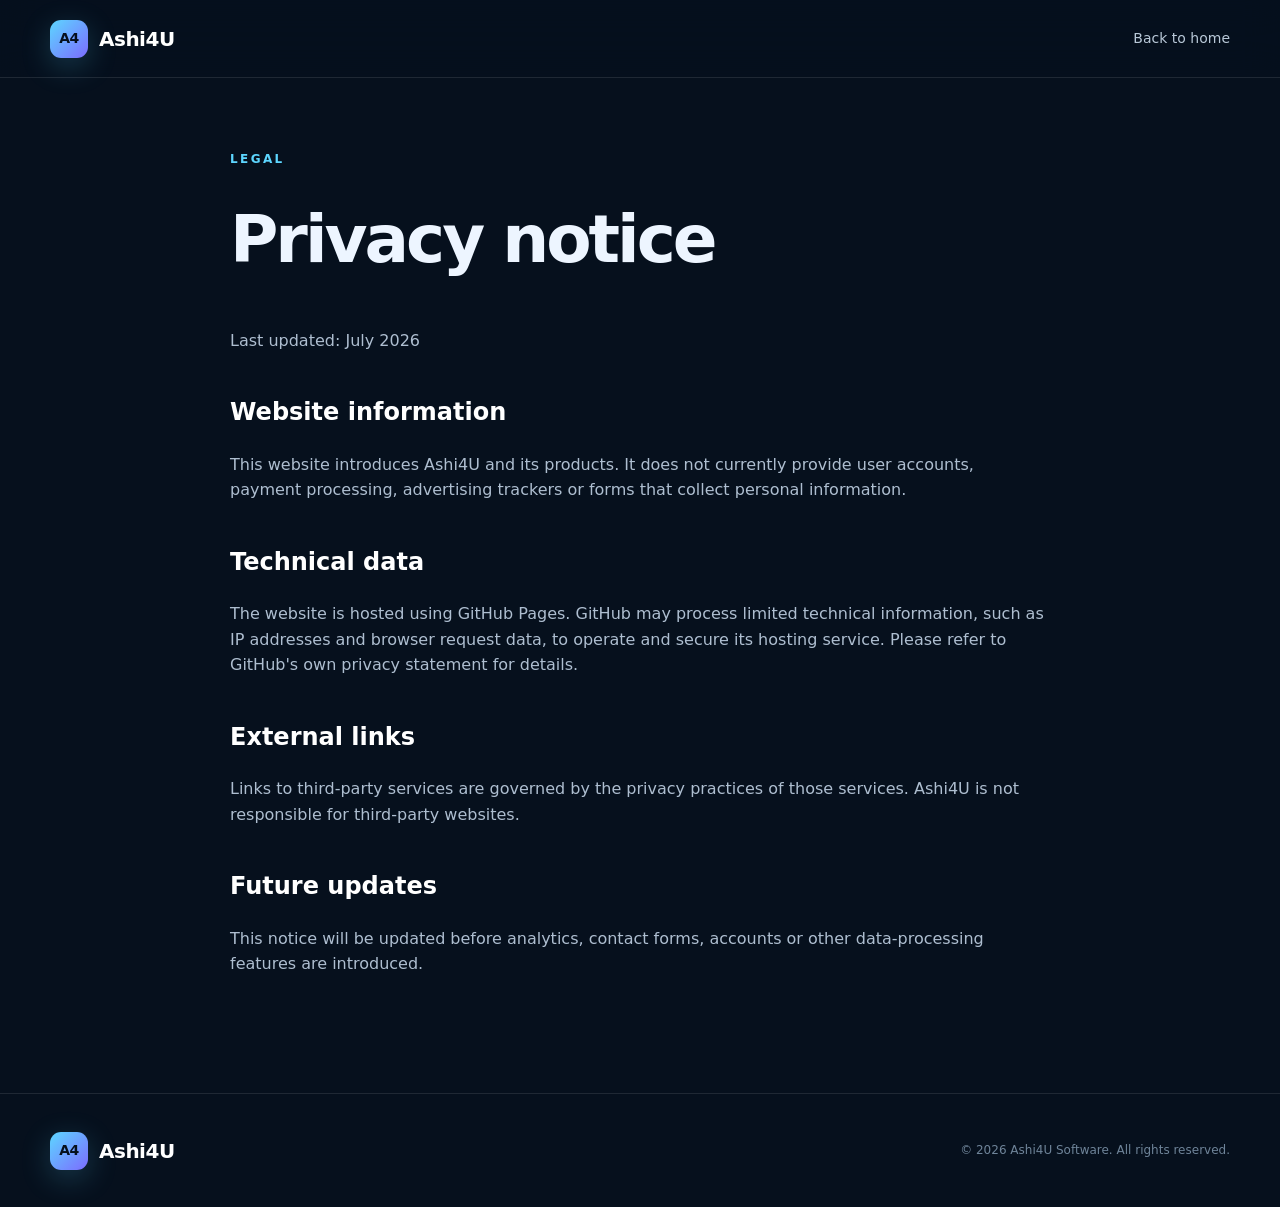
==== privacy.html @ 898a728c "Launch Ashi4U company website" ====
<!doctype html><html lang="en"><head><meta charset="utf-8"><meta name="viewport" content="width=device-width,initial-scale=1"><meta name="theme-color" content="#07111f"><meta name="description" content="Ashi4U website privacy notice."><title>Privacy — Ashi4U</title><link rel="icon" href="favicon.svg" type="image/svg+xml"><link rel="stylesheet" href="styles.css"></head><body><header class="site-header"><nav class="nav shell"><a class="brand" href="index.html"><span class="brand-mark">A4</span><span>Ashi4U</span></a><div class="nav-links" style="display:flex"><a href="index.html">Back to home</a></div></nav></header><main class="shell" style="max-width:820px;padding:150px 0 100px"><p class="eyebrow">LEGAL</p><h1 style="font-size:clamp(42px,6vw,66px);letter-spacing:-3px;margin:0 0 35px">Privacy notice</h1><div style="color:#aebed0"><p>Last updated: July 2026</p><h2 style="color:white;margin-top:40px">Website information</h2><p>This website introduces Ashi4U and its products. It does not currently provide user accounts, payment processing, advertising trackers or forms that collect personal information.</p><h2 style="color:white;margin-top:40px">Technical data</h2><p>The website is hosted using GitHub Pages. GitHub may process limited technical information, such as IP addresses and browser request data, to operate and secure its hosting service. Please refer to GitHub's own privacy statement for details.</p><h2 style="color:white;margin-top:40px">External links</h2><p>Links to third-party services are governed by the privacy practices of those services. Ashi4U is not responsible for third-party websites.</p><h2 style="color:white;margin-top:40px">Future updates</h2><p>This notice will be updated before analytics, contact forms, accounts or other data-processing features are introduced.</p></div></main><footer><div class="shell footer-inner"><a class="brand" href="index.html"><span class="brand-mark">A4</span><span>Ashi4U</span></a><p>© 2026 Ashi4U Software. All rights reserved.</p></div></footer></body></html>
---- styles.css ----
:root{--bg:#06101d;--surface:#0b1929;--ink:#edf5ff;--muted:#9cafc3;--line:rgba(255,255,255,.1);--accent:#5dd6ff;--accent2:#7c6cff;--light:#f5f8fb;--dark:#07111f;--radius:24px}*{box-sizing:border-box}html{scroll-behavior:smooth}body{margin:0;background:var(--bg);color:var(--ink);font-family:Inter,ui-sans-serif,system-ui,-apple-system,"Segoe UI",sans-serif;line-height:1.6}.shell{width:min(1180px,calc(100% - 40px));margin-inline:auto}.skip-link{position:fixed;left:20px;top:-60px;background:#fff;color:#000;padding:10px 16px;z-index:100}.skip-link:focus{top:12px}.site-header{height:78px;position:fixed;inset:0 0 auto;z-index:50;background:rgba(6,16,29,.76);backdrop-filter:blur(18px);border-bottom:1px solid var(--line)}.nav{height:100%;display:flex;align-items:center;justify-content:space-between}.brand{display:flex;align-items:center;gap:11px;color:#fff;text-decoration:none;font-size:20px;font-weight:750;letter-spacing:-.5px}.brand-mark{width:38px;height:38px;display:grid;place-items:center;border-radius:11px;background:linear-gradient(135deg,var(--accent),var(--accent2));color:#06101d;font-weight:900;font-size:14px;box-shadow:0 8px 30px rgba(93,214,255,.22)}.nav-links{display:flex;gap:30px;align-items:center}.nav-links a,footer a{color:#b9c8d8;text-decoration:none;font-size:14px}.nav-links a:hover,footer a:hover{color:white}.nav-cta{border:1px solid var(--line);padding:9px 16px;border-radius:999px}.menu-button{display:none;background:none;border:0}.hero{min-height:780px;padding-top:150px;padding-bottom:90px;display:grid;grid-template-columns:1.06fr .94fr;align-items:center;gap:40px}.eyebrow{font-size:12px;font-weight:800;letter-spacing:2.4px;color:var(--accent);margin:0 0 18px}.hero h1{font-size:clamp(52px,6vw,84px);line-height:1.02;letter-spacing:-4.5px;margin:0}.hero h1 span{background:linear-gradient(90deg,#5dd6ff,#9b8cff);-webkit-background-clip:text;background-clip:text;color:transparent}.hero-lead{font-size:19px;color:var(--muted);max-width:620px;margin:28px 0 34px}.hero-actions{display:flex;gap:14px;flex-wrap:wrap}.button{display:inline-flex;align-items:center;justify-content:center;gap:10px;text-decoration:none;padding:14px 21px;border-radius:12px;font-weight:750;font-size:14px}.primary{background:linear-gradient(135deg,var(--accent),#8292ff);color:#07111f}.secondary{color:white;border:1px solid var(--line);background:rgba(255,255,255,.03)}.trust-row{display:flex;gap:28px;margin-top:38px;color:#7f94aa;font-size:12px}.trust-row span:before{content:"✓";color:var(--accent);margin-right:7px}.hero-visual{position:relative;height:510px;isolation:isolate}.hero-visual:before{content:"";position:absolute;inset:12%;border-radius:50%;background:radial-gradient(circle,rgba(85,154,255,.2),transparent 64%);filter:blur(8px)}.orbit{position:absolute;inset:14%;border:1px solid rgba(125,190,255,.2);border-radius:50%;transform:rotate(-14deg)}.orbit-two{inset:28%;transform:rotate(30deg)}.core{position:absolute;inset:35%;border-radius:50%;background:linear-gradient(145deg,#142a43,#07111f);border:1px solid rgba(107,209,255,.35);display:grid;place-content:center;text-align:center;box-shadow:0 0 80px rgba(74,155,255,.25)}.core span{font-weight:900;font-size:50px;letter-spacing:-4px}.core small{color:var(--accent);font-size:8px;letter-spacing:2px}.float-card{position:absolute;padding:16px 18px;width:145px;border-radius:16px;background:rgba(14,31,49,.86);border:1px solid var(--line);box-shadow:0 18px 50px rgba(0,0,0,.32);backdrop-filter:blur(12px)}.float-card b,.float-card small{display:block}.float-card small{font-size:10px;color:var(--muted);margin-top:3px}.card-pos{left:0;top:22%}.card-trade{right:1%;top:15%}.card-chart{right:0;bottom:17%}.card-wird{left:4%;bottom:13%}.metric-strip{border-block:1px solid var(--line);background:rgba(255,255,255,.018)}.metrics{display:grid;grid-template-columns:repeat(3,1fr)}.metrics div{display:flex;align-items:center;gap:18px;padding:28px;border-right:1px solid var(--line)}.metrics div:last-child{border:0}.metrics strong{font-size:12px;color:var(--accent)}.metrics span{font-size:13px;color:#b9c8d8}.section{padding-block:115px}.section-heading{max-width:680px;margin-bottom:48px}.section-heading h2,.about h2,.contact-card h2{font-size:clamp(38px,4vw,58px);line-height:1.08;letter-spacing:-2.5px;margin:0 0 20px}.section-heading>p:last-child{color:var(--muted);font-size:17px}.product-grid{display:grid;grid-template-columns:repeat(3,1fr);gap:18px}.product{min-height:390px;padding:30px;border-radius:var(--radius);background:linear-gradient(145deg,rgba(16,35,55,.95),rgba(8,22,36,.95));border:1px solid var(--line);display:flex;flex-direction:column;transition:.3s transform,.3s border-color}.product:hover{transform:translateY(-6px);border-color:rgba(93,214,255,.35)}.product.featured{background:linear-gradient(145deg,rgba(21,53,78,.98),rgba(13,27,45,.98))}.product-icon{width:48px;height:48px;border-radius:14px;display:grid;place-items:center;background:linear-gradient(135deg,#5dd6ff,#6c82ff);color:#07111f;font-weight:900}.product-icon.cyan{background:linear-gradient(135deg,#42e6d2,#52a7ff)}.product-icon.violet{background:linear-gradient(135deg,#bd82ff,#6c78ff)}.product-icon.amber{background:linear-gradient(135deg,#ffd166,#ff8c5a)}.product-icon.rose{background:linear-gradient(135deg,#ff8db5,#aa78ff)}.product-icon.green{background:linear-gradient(135deg,#72e0a4,#65c7cd)}.status{font-size:10px;text-transform:uppercase;letter-spacing:1.5px;color:#8196aa;margin-top:25px}.product h3{font-size:27px;margin:6px 0 10px}.product p,.product li{color:var(--muted);font-size:14px}.product ul{padding-left:18px;margin:10px 0}.product>a{color:var(--accent);text-decoration:none;font-size:13px;font-weight:750;margin-top:auto;padding-top:20px}.principles{background:var(--light);color:var(--dark)}.split{display:grid;grid-template-columns:.9fr 1.1fr;gap:100px}.principles .section-heading{margin:0}.principles .section-heading>p:last-child{color:#607084}.principle-list article{display:grid;grid-template-columns:48px 1fr;gap:20px;padding:26px 0;border-bottom:1px solid #dbe2ea}.principle-list article:first-child{padding-top:0}.principle-list span{font-weight:800;color:#4e87b2;font-size:12px}.principle-list h3{font-size:20px;margin:0 0 5px}.principle-list p{margin:0;color:#607084;font-size:14px}.about-card{display:grid;grid-template-columns:1fr 1fr;gap:80px;padding:64px;border-radius:32px;background:linear-gradient(135deg,#102941,#121d35);border:1px solid var(--line)}.about-card p{color:var(--muted)}.founder{padding-top:18px;border-top:1px solid var(--line);font-size:13px}.founder strong{color:#fff}.contact-card{padding:62px;display:flex;align-items:center;justify-content:space-between;gap:40px;border-radius:32px;background:linear-gradient(120deg,#5dd6ff,#736bff);color:#06101d}.contact-card .eyebrow{color:#173b54}.contact-card p{margin-bottom:0;max-width:650px}.contact-card h2{margin-bottom:12px}.light{background:#06101d;color:#fff;white-space:nowrap}footer{border-top:1px solid var(--line);padding:35px 0}.footer-inner{display:flex;align-items:center;justify-content:space-between;gap:20px}.footer-inner p{color:#6f8499;font-size:12px}.footer-inner>div{display:flex;gap:20px}.reveal{opacity:0;transform:translateY(18px);transition:.7s ease}.reveal.visible{opacity:1;transform:none}@media(max-width:900px){.hero{grid-template-columns:1fr;padding-top:135px}.hero-visual{height:430px}.product-grid{grid-template-columns:repeat(2,1fr)}.split,.about-card{grid-template-columns:1fr;gap:45px}.metrics div{padding:20px 12px}.trust-row{flex-wrap:wrap}.about-card{padding:42px}.contact-card{align-items:flex-start;flex-direction:column}}@media(max-width:650px){.shell{width:min(100% - 28px,1180px)}.menu-button{display:grid;gap:5px;padding:10px}.menu-button span{display:block;width:23px;height:2px;background:#fff}.nav-links{position:absolute;top:78px;left:0;right:0;background:#081421;border-bottom:1px solid var(--line);padding:24px;display:none;flex-direction:column;align-items:flex-start}.nav-links.open{display:flex}.hero{min-height:auto;padding-top:130px}.hero h1{letter-spacing:-2.8px}.hero-visual{height:370px}.float-card{width:125px;padding:12px}.metrics{grid-template-columns:1fr}.metrics div{border-right:0;border-bottom:1px solid var(--line)}.product-grid{grid-template-columns:1fr}.section{padding-block:80px}.about-card,.contact-card{padding:30px}.footer-inner{flex-direction:column;align-items:flex-start}.trust-row{gap:14px 20px}}@media(prefers-reduced-motion:reduce){html{scroll-behavior:auto}.reveal{opacity:1;transform:none;transition:none}}
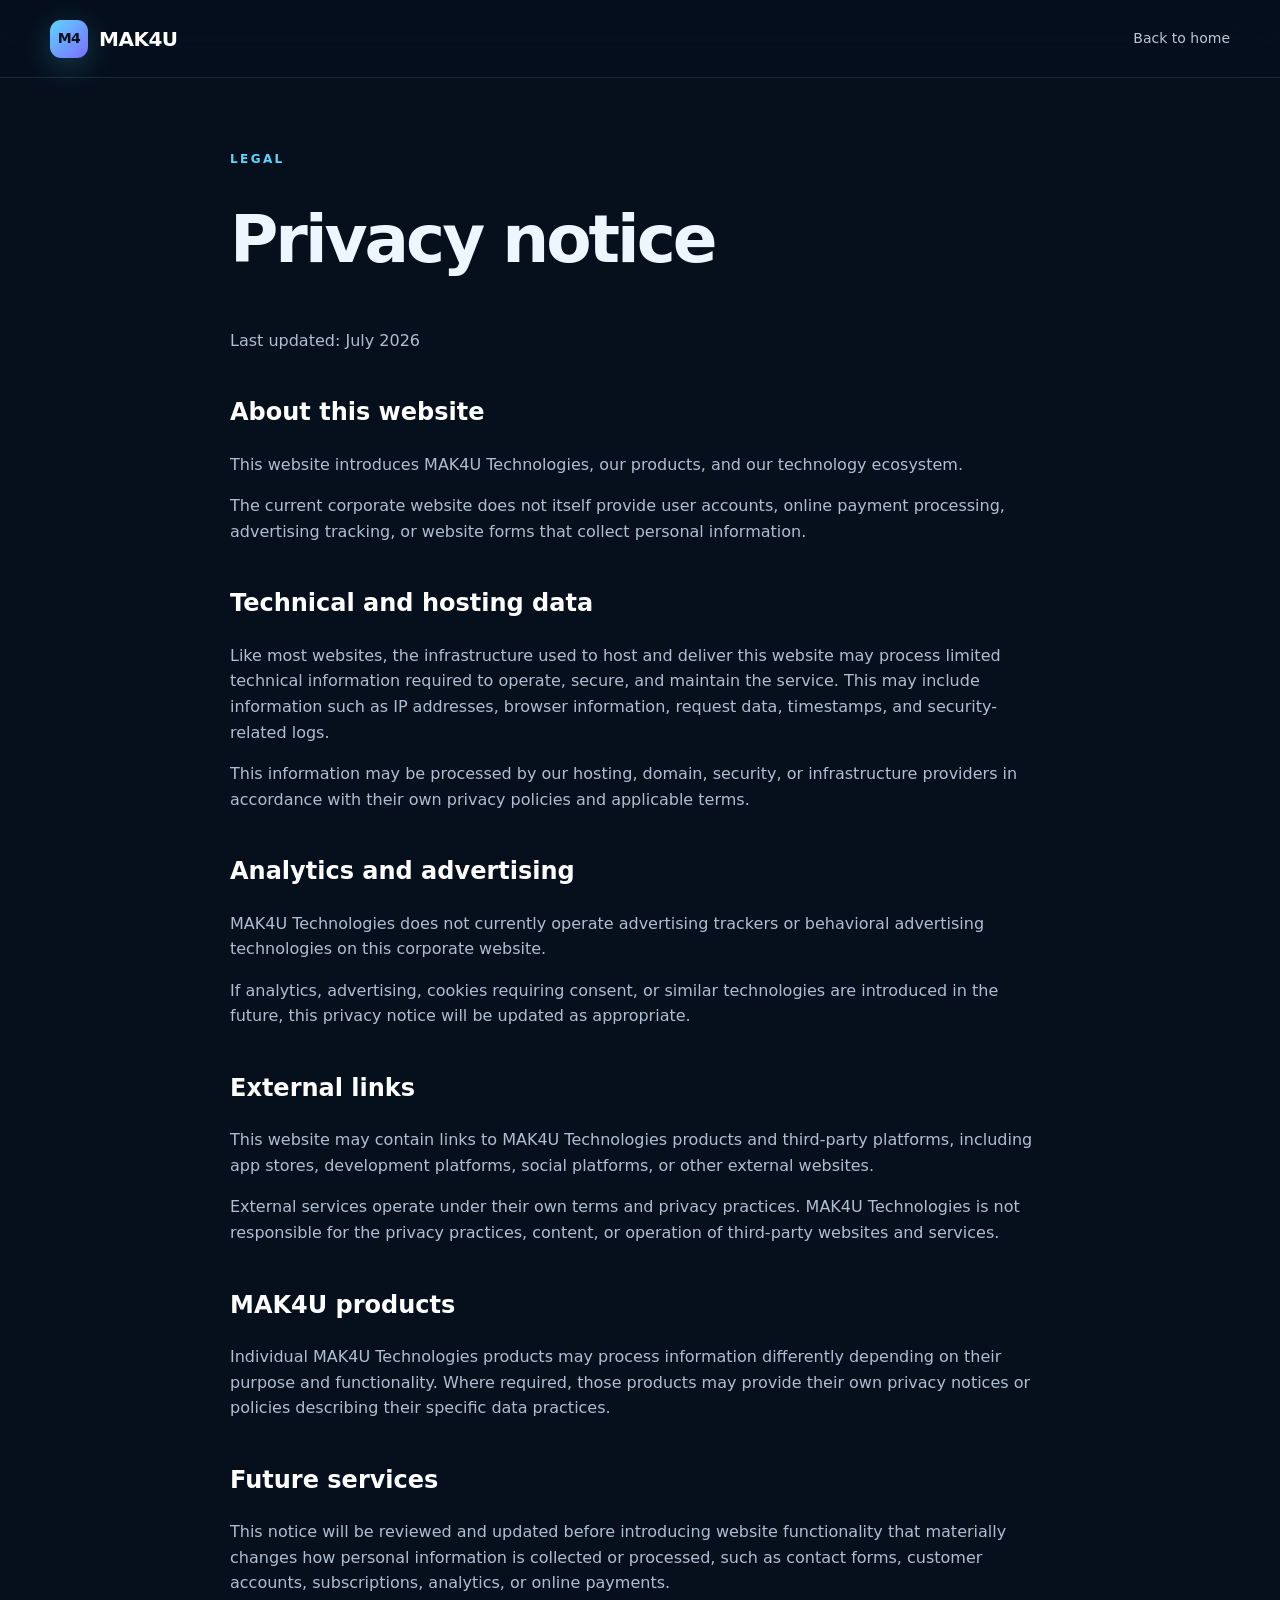
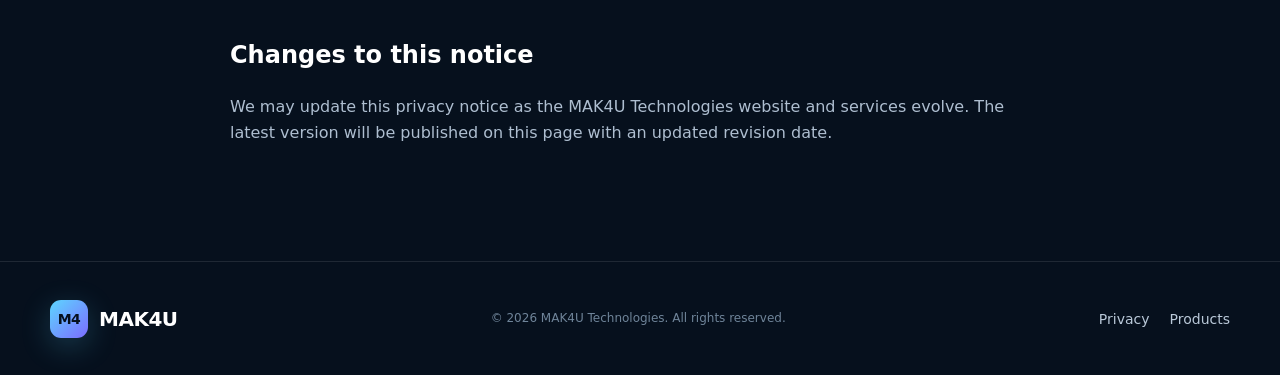
==== commit b402a36d: "Revise privacy notice for MAK4U Technologies Updated privacy notice to reflect MAK4U Technologies br" ====
--- a/privacy.html
+++ b/privacy.html
@@ -1 +1,182 @@
-<!doctype html><html lang="en"><head><meta charset="utf-8"><meta name="viewport" content="width=device-width,initial-scale=1"><meta name="theme-color" content="#07111f"><meta name="description" content="Ashi4U website privacy notice."><title>Privacy — Ashi4U</title><link rel="icon" href="favicon.svg" type="image/svg+xml"><link rel="stylesheet" href="styles.css"></head><body><header class="site-header"><nav class="nav shell"><a class="brand" href="index.html"><span class="brand-mark">A4</span><span>Ashi4U</span></a><div class="nav-links" style="display:flex"><a href="index.html">Back to home</a></div></nav></header><main class="shell" style="max-width:820px;padding:150px 0 100px"><p class="eyebrow">LEGAL</p><h1 style="font-size:clamp(42px,6vw,66px);letter-spacing:-3px;margin:0 0 35px">Privacy notice</h1><div style="color:#aebed0"><p>Last updated: July 2026</p><h2 style="color:white;margin-top:40px">Website information</h2><p>This website introduces Ashi4U and its products. It does not currently provide user accounts, payment processing, advertising trackers or forms that collect personal information.</p><h2 style="color:white;margin-top:40px">Technical data</h2><p>The website is hosted using GitHub Pages. GitHub may process limited technical information, such as IP addresses and browser request data, to operate and secure its hosting service. Please refer to GitHub's own privacy statement for details.</p><h2 style="color:white;margin-top:40px">External links</h2><p>Links to third-party services are governed by the privacy practices of those services. Ashi4U is not responsible for third-party websites.</p><h2 style="color:white;margin-top:40px">Future updates</h2><p>This notice will be updated before analytics, contact forms, accounts or other data-processing features are introduced.</p></div></main><footer><div class="shell footer-inner"><a class="brand" href="index.html"><span class="brand-mark">A4</span><span>Ashi4U</span></a><p>© 2026 Ashi4U Software. All rights reserved.</p></div></footer></body></html>
+<!doctype html>
+<html lang="en">
+<head>
+  <meta charset="utf-8">
+  <meta name="viewport" content="width=device-width,initial-scale=1">
+  <meta name="theme-color" content="#07111f">
+
+  <meta
+    name="description"
+    content="Privacy notice for the MAK4U Technologies website and its digital presence."
+  >
+
+  <meta property="og:title" content="Privacy Notice — MAK4U Technologies">
+  <meta
+    property="og:description"
+    content="Learn how the MAK4U Technologies website handles privacy and website-related information."
+  >
+  <meta property="og:type" content="website">
+  <meta property="og:url" content="https://mak4u.tech/privacy.html">
+  <meta property="og:site_name" content="MAK4U Technologies">
+
+  <title>Privacy Notice — MAK4U Technologies</title>
+
+  <link rel="icon" href="favicon.svg" type="image/svg+xml">
+  <link rel="stylesheet" href="styles.css">
+</head>
+
+<body>
+  <a class="skip-link" href="#main">Skip to content</a>
+
+  <header class="site-header">
+    <nav class="nav shell" aria-label="Privacy page navigation">
+      <a class="brand" href="index.html" aria-label="MAK4U Technologies home">
+        <span class="brand-mark" aria-hidden="true">M4</span>
+        <span>MAK4U</span>
+      </a>
+
+      <div class="nav-links" style="display:flex">
+        <a href="index.html">Back to home</a>
+      </div>
+    </nav>
+  </header>
+
+  <main
+    id="main"
+    class="shell"
+    style="max-width:820px;padding:150px 0 100px"
+  >
+    <p class="eyebrow">LEGAL</p>
+
+    <h1
+      style="
+        font-size:clamp(42px,6vw,66px);
+        letter-spacing:-3px;
+        margin:0 0 35px
+      "
+    >
+      Privacy notice
+    </h1>
+
+    <div style="color:#aebed0">
+      <p>Last updated: July 2026</p>
+
+      <h2 style="color:white;margin-top:40px">
+        About this website
+      </h2>
+
+      <p>
+        This website introduces MAK4U Technologies, our products, and our
+        technology ecosystem.
+      </p>
+
+      <p>
+        The current corporate website does not itself provide user accounts,
+        online payment processing, advertising tracking, or website forms that
+        collect personal information.
+      </p>
+
+      <h2 style="color:white;margin-top:40px">
+        Technical and hosting data
+      </h2>
+
+      <p>
+        Like most websites, the infrastructure used to host and deliver this
+        website may process limited technical information required to operate,
+        secure, and maintain the service. This may include information such as
+        IP addresses, browser information, request data, timestamps, and
+        security-related logs.
+      </p>
+
+      <p>
+        This information may be processed by our hosting, domain, security, or
+        infrastructure providers in accordance with their own privacy policies
+        and applicable terms.
+      </p>
+
+      <h2 style="color:white;margin-top:40px">
+        Analytics and advertising
+      </h2>
+
+      <p>
+        MAK4U Technologies does not currently operate advertising trackers or
+        behavioral advertising technologies on this corporate website.
+      </p>
+
+      <p>
+        If analytics, advertising, cookies requiring consent, or similar
+        technologies are introduced in the future, this privacy notice will be
+        updated as appropriate.
+      </p>
+
+      <h2 style="color:white;margin-top:40px">
+        External links
+      </h2>
+
+      <p>
+        This website may contain links to MAK4U Technologies products and
+        third-party platforms, including app stores, development platforms,
+        social platforms, or other external websites.
+      </p>
+
+      <p>
+        External services operate under their own terms and privacy practices.
+        MAK4U Technologies is not responsible for the privacy practices,
+        content, or operation of third-party websites and services.
+      </p>
+
+      <h2 style="color:white;margin-top:40px">
+        MAK4U products
+      </h2>
+
+      <p>
+        Individual MAK4U Technologies products may process information
+        differently depending on their purpose and functionality. Where
+        required, those products may provide their own privacy notices or
+        policies describing their specific data practices.
+      </p>
+
+      <h2 style="color:white;margin-top:40px">
+        Future services
+      </h2>
+
+      <p>
+        This notice will be reviewed and updated before introducing website
+        functionality that materially changes how personal information is
+        collected or processed, such as contact forms, customer accounts,
+        subscriptions, analytics, or online payments.
+      </p>
+
+      <h2 style="color:white;margin-top:40px">
+        Changes to this notice
+      </h2>
+
+      <p>
+        We may update this privacy notice as the MAK4U Technologies website and
+        services evolve. The latest version will be published on this page with
+        an updated revision date.
+      </p>
+    </div>
+  </main>
+
+  <footer>
+    <div class="shell footer-inner">
+      <a
+        class="brand"
+        href="index.html"
+        aria-label="MAK4U Technologies home"
+      >
+        <span class="brand-mark" aria-hidden="true">M4</span>
+        <span>MAK4U</span>
+      </a>
+
+      <p>© 2026 MAK4U Technologies. All rights reserved.</p>
+
+      <div>
+        <a href="privacy.html">Privacy</a>
+        <a href="index.html#products">Products</a>
+      </div>
+    </div>
+  </footer>
+</body>
+</html>
